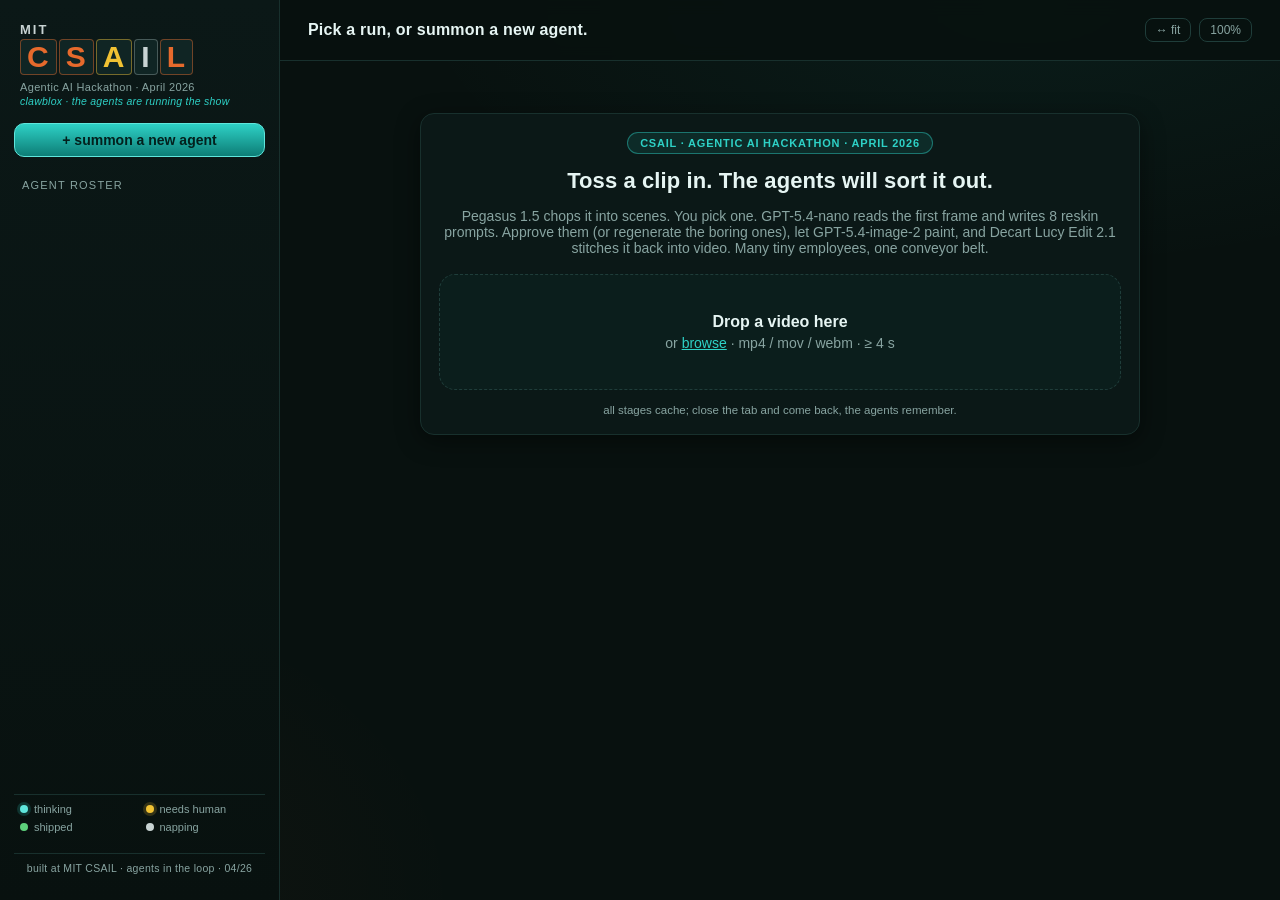
==== static/index.html @ dc6cdceb "Add reskin pipeline and node-canvas web UI Stage-by-stage pipeline that takes a clip through TwelveL" ====
<!doctype html>
<html lang="en">
<head>
  <meta charset="utf-8" />
  <meta name="viewport" content="width=device-width, initial-scale=1" />
  <title>ClawBlox · CSAIL Agentic AI Hackathon</title>
  <link rel="stylesheet" href="/static/style.css" />
</head>
<body>
  <aside class="sidebar">
    <div class="brand">
      <div class="brand-mit">MIT</div>
      <div class="brand-mark">
        <span class="mc orange">C</span><span class="mc orange">S</span><span class="mc gold">A</span><span class="mc silver">I</span><span class="mc orange">L</span>
      </div>
      <div class="brand-sub">Agentic AI Hackathon · April 2026</div>
      <div class="brand-tag">clawblox · the agents are running the show</div>
    </div>

    <button id="newRunBtn" class="btn primary block">+ summon a new agent</button>
    <input type="file" id="fileInput" accept="video/*" hidden />

    <nav class="runs">
      <div class="runs-header">Agent Roster</div>
      <ul id="runsList"></ul>
    </nav>

    <div class="legend">
      <div><span class="dot dot-running"></span>thinking</div>
      <div><span class="dot dot-needs"></span>needs human</div>
      <div><span class="dot dot-done"></span>shipped</div>
      <div><span class="dot dot-idle"></span>napping</div>
    </div>

    <footer class="sidebar-foot">
      built at MIT CSAIL · agents in the loop · 04/26
    </footer>
  </aside>

  <main class="main" id="main">
    <header class="topbar">
      <div id="runTitle" class="run-title">Pick a run, or summon a new agent.</div>
      <div class="run-status">
        <span id="runStatus"></span>
        <button id="fitBtn" class="btn ghost small" title="fit to screen">↔ fit</button>
        <button id="resetBtn" class="btn ghost small" title="reset zoom">100%</button>
      </div>
    </header>

    <div id="empty" class="empty-state">
      <div class="card empty-card">
        <div class="hero-badge">CSAIL · Agentic AI Hackathon · April 2026</div>
        <h2>Toss a clip in. The agents will sort it out.</h2>
        <p class="muted">Pegasus 1.5 chops it into scenes. You pick one. GPT-5.4-nano
          reads the first frame and writes 8 reskin prompts. Approve them
          (or regenerate the boring ones), let GPT-5.4-image-2 paint, and Decart
          Lucy Edit 2.1 stitches it back into video. Many tiny employees, one
          conveyor belt.</p>
        <label class="dropzone" id="dropzone">
          <strong>Drop a video here</strong>
          <span>or <button class="link" id="browseBtn">browse</button> · mp4 / mov / webm · ≥ 4 s</span>
        </label>
        <div class="footnote muted">
          all stages cache; close the tab and come back, the agents remember.
        </div>
      </div>
    </div>

    <section id="run" class="run hidden">
      <div id="canvas" class="canvas">
        <div id="canvas-content" class="canvas-content">
          <svg id="wires" class="wires" xmlns="http://www.w3.org/2000/svg"></svg>
          <div id="nodes" class="nodes"></div>
        </div>
        <div class="canvas-hint">scroll to zoom · drag empty space to pan</div>
      </div>

      <details class="logbox">
        <summary>pipeline.log (tail)</summary>
        <pre id="log"></pre>
      </details>
    </section>

    <!-- right-side drawer for rich interactions -->
    <aside id="drawer" class="drawer hidden">
      <div class="drawer-head">
        <div id="drawerTitle" class="drawer-title">…</div>
        <button class="btn ghost small" id="drawerClose">close</button>
      </div>
      <div id="drawerBody" class="drawer-body"></div>
    </aside>
    <div id="drawerScrim" class="drawer-scrim hidden"></div>
  </main>

  <script src="/static/app.js"></script>
</body>
</html>
---- static/style.css ----
/* ---- palette (lifted from the CSAIL hackathon t-shirt) ---- */
:root {
  --teal:        #2ed1c6;
  --teal-bright: #5fe6dc;
  --teal-deep:   #0d7d76;
  --orange:      #e66a2c;
  --orange-deep: #b94e1b;
  --gold:        #f1c233;
  --silver:      #c8d3d3;
  --paper:       #f0fafa;
  --bg:          #08110f;
  --bg-1:        #0b1817;
  --bg-2:        #102524;
  --bg-3:        #163332;
  --line:        #1f3d3a;
  --line-soft:   #18302d;
  --text:        #e6f5f3;
  --text-dim:    #88a4a1;
  --shadow:      0 6px 24px rgba(0,0,0,.45);
}

* { box-sizing: border-box; }
html, body { height: 100%; }
body {
  margin: 0;
  display: grid;
  grid-template-columns: 280px 1fr;
  background:
    radial-gradient(80% 50% at 80% 0%, rgba(46,209,198,.06), transparent 60%),
    radial-gradient(60% 60% at 0% 100%, rgba(230,106,44,.05), transparent 60%),
    var(--bg);
  color: var(--text);
  font-family: ui-sans-serif, -apple-system, BlinkMacSystemFont, "SF Pro Text",
               "Segoe UI", Roboto, sans-serif;
  font-size: 14px;
  -webkit-font-smoothing: antialiased;
}

.hidden { display: none !important; }
.muted  { color: var(--text-dim); }

/* ---- sidebar ---- */
.sidebar {
  border-right: 1px solid var(--line-soft);
  padding: 18px 14px;
  display: flex;
  flex-direction: column;
  gap: 16px;
  min-height: 100vh;
  background: linear-gradient(180deg, var(--bg-1) 0%, var(--bg) 100%);
}

.brand { padding: 4px 6px 0; }
.brand-mit {
  font-weight: 800;
  letter-spacing: 2px;
  font-size: 13px;
  color: var(--silver);
}
.brand-mark {
  display: inline-flex;
  gap: 2px;
  margin-top: 2px;
  font-weight: 900;
  font-size: 30px;
  line-height: 1;
  letter-spacing: 1px;
}
.brand-mark .mc {
  display: inline-block;
  padding: 2px 6px;
  border-radius: 4px;
  background: var(--bg-2);
  border: 1px solid var(--line);
}
.brand-mark .orange { color: var(--orange);    border-color: rgba(230,106,44,.45); }
.brand-mark .gold   { color: var(--gold);      border-color: rgba(241,194,51,.45); }
.brand-mark .silver { color: var(--silver);    border-color: rgba(200,211,211,.30); }
.brand-sub {
  margin-top: 6px;
  color: var(--text-dim);
  font-size: 11px;
  letter-spacing: .35px;
}
.brand-tag {
  margin-top: 2px;
  color: var(--teal);
  font-size: 10.5px;
  letter-spacing: .25px;
  font-style: italic;
}

.sidebar-foot {
  margin-top: 4px;
  padding: 8px 6px;
  border-top: 1px solid var(--line-soft);
  color: var(--text-dim);
  font-size: 10.5px;
  letter-spacing: .3px;
  text-align: center;
}

.btn {
  border: 1px solid var(--line);
  background: var(--bg-2);
  color: var(--text);
  padding: 8px 14px;
  border-radius: 10px;
  cursor: pointer;
  font: inherit;
  transition: transform 80ms ease, background 120ms ease, border-color 120ms ease;
}
.btn:hover { background: var(--bg-3); border-color: var(--teal-deep); }
.btn:active { transform: translateY(1px); }
.btn.block { width: 100%; }

.btn.primary {
  background: linear-gradient(180deg, var(--teal) 0%, var(--teal-deep) 100%);
  color: #03201d;
  border: 1px solid var(--teal-bright);
  font-weight: 700;
}
.btn.primary:hover { filter: brightness(1.05); }

.btn.warn {
  background: linear-gradient(180deg, var(--orange) 0%, var(--orange-deep) 100%);
  color: #1a0a04;
  border: 1px solid #ff955f;
  font-weight: 700;
}
.btn.ghost {
  background: transparent;
  border: 1px solid var(--line);
  color: var(--text-dim);
}
.btn.ghost:hover { color: var(--text); border-color: var(--teal-deep); }

.btn.small { padding: 4px 10px; font-size: 12px; border-radius: 8px; }

.runs { flex: 1; overflow: auto; min-height: 0; }
.runs-header {
  font-size: 11px; letter-spacing: 1.2px;
  color: var(--text-dim); text-transform: uppercase;
  padding: 6px 8px;
}
.runs ul { list-style: none; padding: 0; margin: 0; }
.runs li {
  padding: 8px 10px;
  border-radius: 9px;
  cursor: pointer;
  display: grid;
  grid-template-columns: 12px 1fr;
  gap: 8px;
  align-items: center;
  margin-bottom: 2px;
  border: 1px solid transparent;
}
.runs li:hover { background: var(--bg-2); }
.runs li.active {
  background: linear-gradient(90deg, rgba(46,209,198,.10), rgba(46,209,198,0));
  border-color: var(--teal-deep);
}
.runs li .name { font-weight: 600; font-size: 13px; }
.runs li .meta { color: var(--text-dim); font-size: 11px; }

.dot {
  width: 8px; height: 8px; border-radius: 50%;
  background: var(--text-dim);
  display: inline-block;
}
.dot-running { background: var(--teal-bright); box-shadow: 0 0 0 3px rgba(46,209,198,.18); animation: pulse 1.4s ease-in-out infinite; }
.dot-needs   { background: var(--gold);        box-shadow: 0 0 0 3px rgba(241,194,51,.18); }
.dot-done    { background: #5dd07b; }
.dot-idle    { background: var(--silver); }

@keyframes pulse {
  0%, 100% { opacity: 1; }
  50%      { opacity: .55; }
}

.legend {
  display: grid;
  grid-template-columns: 1fr 1fr;
  gap: 6px 12px;
  font-size: 11px;
  color: var(--text-dim);
  padding: 8px 6px 0;
  border-top: 1px solid var(--line-soft);
}
.legend > div { display: flex; align-items: center; gap: 6px; }

/* ---- main ---- */
.main { display: flex; flex-direction: column; min-width: 0; }

.topbar {
  position: sticky; top: 0; z-index: 4;
  background: rgba(8,17,15,.85);
  backdrop-filter: blur(8px);
  border-bottom: 1px solid var(--line-soft);
  padding: 18px 28px;
  display: flex;
  align-items: center;
  justify-content: space-between;
}
.run-title { font-weight: 700; font-size: 16px; letter-spacing: .2px; }
.run-status { color: var(--text-dim); font-size: 12px; display: flex; align-items: center; gap: 8px; }

.empty-state { padding: 28px; }
.empty-card { max-width: 720px; margin: 24px auto; text-align: center; }
.empty-card h2 { margin: 14px 0 4px; font-size: 22px; letter-spacing: .1px; }
.hero-badge {
  display: inline-block;
  padding: 4px 12px;
  border-radius: 999px;
  background: rgba(46,209,198,.10);
  border: 1px solid rgba(46,209,198,.45);
  color: var(--teal);
  font-size: 11px;
  letter-spacing: .8px;
  text-transform: uppercase;
  font-weight: 700;
}
.footnote { margin-top: 14px; font-size: 11.5px; }
.dropzone {
  display: block;
  margin-top: 18px;
  padding: 38px 16px;
  border: 1px dashed var(--line);
  border-radius: 16px;
  cursor: pointer;
  background: rgba(46,209,198,.03);
  transition: border-color 120ms ease, background 120ms ease;
}
.dropzone:hover, .dropzone.drag {
  border-color: var(--teal);
  background: rgba(46,209,198,.07);
}
.dropzone strong { display: block; font-size: 16px; margin-bottom: 4px; }
.dropzone span   { color: var(--text-dim); }
.link {
  background: none; border: none; color: var(--teal);
  font: inherit; padding: 0; cursor: pointer; text-decoration: underline;
}

/* ---- run / canvas ---- */
.run {
  padding: 0;
  display: flex;
  flex-direction: column;
  flex: 1;
  min-height: 0;
}

/* canvas viewport: clips, hosts pan/zoom transform on inner content */
.canvas {
  position: relative;
  flex: 1;
  min-height: 600px;
  overflow: hidden;
  background:
    radial-gradient(circle at 20px 20px, rgba(46,209,198,.06) 1px, transparent 1.5px) 0 0 / 40px 40px,
    radial-gradient(80% 60% at 30% 0%, rgba(46,209,198,.04), transparent 70%),
    radial-gradient(60% 60% at 100% 100%, rgba(230,106,44,.03), transparent 70%),
    #050d0c;
  cursor: grab;
}
.canvas.panning { cursor: grabbing; user-select: none; }
.canvas-content {
  position: absolute;
  top: 0; left: 0;
  transform-origin: 0 0;
  will-change: transform;
}
.canvas-hint {
  position: absolute;
  right: 12px; bottom: 10px;
  color: var(--text-dim);
  font-size: 11px;
  letter-spacing: .3px;
  pointer-events: none;
  opacity: .65;
}
.wires { position: absolute; top: 0; left: 0; pointer-events: none; }
.wires .wire {
  fill: none;
  stroke: rgba(46,209,198,.55);
  stroke-width: 2;
  filter: drop-shadow(0 0 4px rgba(46,209,198,.25));
}
.wires .wire.dim { stroke: rgba(200,211,211,.18); filter: none; }
.wires .wire.flow {
  stroke: var(--teal-bright);
  stroke-dasharray: 6 8;
  animation: dash 1.4s linear infinite;
}
@keyframes dash { to { stroke-dashoffset: -28; } }

.nodes { position: relative; }

/* ---- node ---- */
.node {
  position: absolute;
  width: 280px;
  background: var(--bg-1);
  border: 1px solid var(--line);
  border-radius: 12px;
  box-shadow: 0 12px 28px rgba(0,0,0,.45), 0 1px 0 rgba(255,255,255,.02) inset;
  display: flex;
  flex-direction: column;
  overflow: hidden;
  transition: border-color 120ms ease, box-shadow 120ms ease, transform 120ms ease;
}
.node:hover { transform: translateY(-1px); }
.node.choice { border-color: rgba(46,209,198,.45); }
.node.choice.gate {
  border-color: var(--gold);
  box-shadow: 0 0 0 3px rgba(241,194,51,.18), 0 12px 28px rgba(0,0,0,.45);
}
.node.running {
  border-color: var(--teal);
  box-shadow: 0 0 0 3px rgba(46,209,198,.16), 0 12px 28px rgba(0,0,0,.45);
}
.node.locked { opacity: .55; }
.node.done   { border-color: rgba(95,225,140,.4); }

.node-head {
  padding: 8px 12px;
  background: linear-gradient(180deg, var(--bg-2), var(--bg-1));
  border-bottom: 1px solid var(--line-soft);
  display: grid;
  grid-template-columns: 24px 1fr auto;
  gap: 8px;
  align-items: center;
  font-size: 13px;
}
.node-head .stage-num {
  width: 22px; height: 22px; border-radius: 6px;
  background: var(--bg-3); border: 1px solid var(--line);
  color: var(--text-dim);
  display: flex; align-items: center; justify-content: center;
  font-size: 11px; font-weight: 800;
}
.node.done .stage-num    { color: #76e09c; border-color: rgba(95,225,140,.45); }
.node.running .stage-num { color: var(--teal); border-color: var(--teal); }
.node.gate .stage-num    { color: var(--gold); border-color: var(--gold); }
.node-title { font-weight: 700; letter-spacing: .15px; white-space: nowrap; overflow: hidden; text-overflow: ellipsis; }

.node-body {
  padding: 10px 12px;
  font-size: 12px;
  display: flex; flex-direction: column;
  gap: 8px;
  color: var(--text);
}
.node-body.compact { padding: 8px 12px; }
.node-body .kv { color: var(--text-dim); font-size: 12px; }
.node-body .kv b { color: var(--text); }

.node-thumb {
  width: 100%;
  aspect-ratio: 16/9;
  border-radius: 8px;
  background: #000;
  border: 1px solid var(--line-soft);
  overflow: hidden;
  display: flex; align-items: center; justify-content: center;
  color: var(--text-dim);
}
.node-thumb img,
.node-thumb video { width: 100%; height: 100%; object-fit: cover; background: #000; }
.node-thumb.square { aspect-ratio: 1 / 1; }

/* sockets (purely decorative — pipeline is fixed-topology) */
.port {
  position: absolute;
  top: 50%;
  width: 12px; height: 12px;
  background: var(--bg-3);
  border: 2px solid var(--teal-deep);
  border-radius: 50%;
  transform: translateY(-50%);
}
.port.in  { left: -7px; }
.port.out { right: -7px; }
.node.choice .port { border-color: var(--teal); }
.node.gate .port  { border-color: var(--gold); }
.node.done .port  { border-color: #76e09c; }

.node-cta {
  display: inline-flex;
  align-items: center;
  justify-content: center;
  gap: 6px;
  padding: 8px 10px;
  border-radius: 8px;
  border: 1px solid var(--teal-deep);
  background: linear-gradient(180deg, rgba(46,209,198,.18), rgba(46,209,198,.04));
  color: var(--teal);
  font-weight: 700;
  cursor: pointer;
  font-size: 12.5px;
  letter-spacing: .2px;
}
.node-cta:hover { background: rgba(46,209,198,.18); }
.node.gate .node-cta {
  border-color: var(--gold);
  background: linear-gradient(180deg, rgba(241,194,51,.20), rgba(241,194,51,.04));
  color: var(--gold);
}

.node .badge-row { display: flex; gap: 6px; flex-wrap: wrap; }

/* ---- inline count chooser inside a node ---- */
.node-chips { display: flex; gap: 6px; }
.node-chips button {
  flex: 1;
  border: 1px solid var(--line);
  background: var(--bg-2);
  color: var(--text);
  padding: 6px 0;
  border-radius: 8px;
  font-weight: 800;
  cursor: pointer;
}
.node-chips button:hover { border-color: var(--teal); }
.node-chips button.selected {
  background: linear-gradient(180deg, var(--teal), var(--teal-deep));
  color: #03201d; border-color: var(--teal-bright);
}

/* mini variation tile */
.mini-tile {
  width: 100%;
  aspect-ratio: 1/1;
  border-radius: 8px;
  background: #000;
  border: 1px solid var(--line-soft);
  overflow: hidden;
  display: flex; align-items: center; justify-content: center;
  color: var(--text-dim);
  font-size: 11px;
}
.mini-tile img,
.mini-tile video { width: 100%; height: 100%; object-fit: cover; background: #000; }

/* ---- right drawer ---- */
.drawer {
  position: fixed;
  right: 0; top: 0;
  width: min(680px, 70vw);
  height: 100vh;
  background: var(--bg-1);
  border-left: 1px solid var(--line);
  box-shadow: -16px 0 48px rgba(0,0,0,.5);
  z-index: 30;
  display: flex; flex-direction: column;
  transform: translateX(0);
  transition: transform 220ms ease;
}
.drawer.hidden { transform: translateX(110%); pointer-events: none; }
.drawer-head {
  padding: 14px 18px;
  display: flex; align-items: center; justify-content: space-between;
  border-bottom: 1px solid var(--line-soft);
  position: sticky; top: 0;
  background: var(--bg-1);
  z-index: 1;
}
.drawer-title { font-weight: 700; font-size: 15px; }
.drawer-body { padding: 16px 18px 32px; overflow: auto; flex: 1; }
.drawer-scrim {
  position: fixed; inset: 0;
  background: rgba(0,0,0,.45);
  z-index: 20;
  transition: opacity 220ms ease;
}
.drawer-scrim.hidden { opacity: 0; pointer-events: none; }

.card {
  background: var(--bg-1);
  border: 1px solid var(--line-soft);
  border-radius: 14px;
  padding: 18px;
  box-shadow: var(--shadow);
}

.stage {
  display: grid;
  grid-template-columns: 44px 1fr;
  gap: 16px;
}
.stage-num {
  width: 36px; height: 36px;
  border-radius: 10px;
  background: var(--bg-2);
  border: 1px solid var(--line);
  color: var(--text-dim);
  display: flex; align-items: center; justify-content: center;
  font-weight: 800;
}
.stage.done .stage-num    { color: #6fe39d; border-color: rgba(111,227,157,.45); }
.stage.active .stage-num  { color: var(--teal); border-color: var(--teal); box-shadow: 0 0 0 3px rgba(46,209,198,.15); }
.stage.gate .stage-num    { color: var(--gold); border-color: var(--gold); box-shadow: 0 0 0 3px rgba(241,194,51,.15); }

.stage-body { min-width: 0; }
.stage-head { display: flex; align-items: center; gap: 10px; margin-bottom: 10px; }
.stage-title { font-weight: 700; font-size: 15px; letter-spacing: .15px; }

.pill {
  font-size: 11px; letter-spacing: .4px; text-transform: uppercase;
  padding: 2px 8px; border-radius: 999px;
  background: var(--bg-3); color: var(--text-dim);
  border: 1px solid var(--line);
}
.pill.teal   { background: rgba(46,209,198,.12); color: var(--teal); border-color: rgba(46,209,198,.4); }
.pill.gold   { background: rgba(241,194,51,.10); color: var(--gold); border-color: rgba(241,194,51,.4); }
.pill.green  { background: rgba(95,225,140,.10); color: #76e09c; border-color: rgba(95,225,140,.4); }
.pill.orange { background: rgba(230,106,44,.12); color: var(--orange); border-color: rgba(230,106,44,.4); }

.kv { color: var(--text-dim); font-size: 12px; }
.kv b { color: var(--text); font-weight: 600; }

/* ---- segment grid ---- */
.seg-grid {
  display: grid;
  grid-template-columns: repeat(auto-fill, minmax(220px, 1fr));
  gap: 12px;
}
.seg-tile {
  border: 1px solid var(--line-soft);
  border-radius: 12px;
  background: var(--bg-2);
  padding: 12px;
  cursor: pointer;
  display: flex; flex-direction: column; gap: 8px;
  transition: border-color 120ms ease, transform 80ms ease, background 120ms ease;
}
.seg-tile:hover { border-color: var(--teal-deep); background: var(--bg-3); transform: translateY(-1px); }
.seg-tile.selected {
  border-color: var(--teal);
  box-shadow: 0 0 0 3px rgba(46,209,198,.12);
  background: linear-gradient(180deg, rgba(46,209,198,.06), transparent);
}
.seg-tile .seg-time { color: var(--gold); font-size: 12px; font-weight: 700; }
.seg-tile .seg-title { font-weight: 600; }
.seg-tile .seg-desc { color: var(--text-dim); font-size: 12px; }

/* ---- count chooser ---- */
.count-row { display: flex; gap: 10px; flex-wrap: wrap; }
.count-chip {
  padding: 8px 18px;
  border: 1px solid var(--line);
  border-radius: 999px;
  background: var(--bg-2);
  color: var(--text);
  cursor: pointer;
  font-weight: 700;
  letter-spacing: .3px;
}
.count-chip:hover { border-color: var(--teal); }
.count-chip.selected {
  background: linear-gradient(180deg, var(--teal), var(--teal-deep));
  color: #03201d;
  border-color: var(--teal-bright);
}

/* ---- prompt list ---- */
.prompts { display: flex; flex-direction: column; gap: 10px; }
.prompt {
  background: var(--bg-2);
  border: 1px solid var(--line-soft);
  border-radius: 12px;
  padding: 12px 14px;
  display: grid;
  grid-template-columns: 28px 1fr auto;
  gap: 12px;
  align-items: start;
}
.prompt .num {
  color: var(--orange); font-weight: 800; font-size: 14px; padding-top: 2px;
}
.prompt textarea {
  width: 100%;
  background: transparent; color: var(--text);
  border: none; outline: none; resize: vertical;
  font: inherit; line-height: 1.45;
  min-height: 40px;
}
.prompt textarea:focus { outline: 1px dashed var(--teal-deep); border-radius: 6px; padding: 4px; }
.prompt .actions { display: flex; gap: 6px; }

.approval-bar { display: flex; gap: 10px; margin-top: 10px; align-items: center; flex-wrap: wrap; }
.approval-bar .spacer { flex: 1; }
.approval-bar .hint { color: var(--text-dim); font-size: 12px; }

/* ---- preview cards ---- */
.preview {
  display: grid;
  grid-template-columns: repeat(auto-fill, minmax(260px, 1fr));
  gap: 14px;
}
.tile {
  border: 1px solid var(--line-soft);
  border-radius: 12px;
  overflow: hidden;
  background: var(--bg-2);
  display: flex; flex-direction: column;
}
.tile .tile-media {
  width: 100%; aspect-ratio: 1 / 1;
  background: #000;
  display: flex; align-items: center; justify-content: center;
  color: var(--text-dim);
}
.tile .tile-media img,
.tile .tile-media video { width: 100%; height: 100%; object-fit: contain; background: #000; }
.tile .tile-foot {
  padding: 8px 10px;
  display: flex; align-items: center; justify-content: space-between;
  font-size: 12px; color: var(--text-dim);
}
.tile .tile-num { color: var(--orange); font-weight: 800; }

.spinner {
  width: 14px; height: 14px;
  border: 2px solid var(--line);
  border-top-color: var(--teal);
  border-radius: 50%;
  animation: spin 0.9s linear infinite;
  display: inline-block;
}
@keyframes spin { to { transform: rotate(360deg); } }

.logbox {
  margin-top: 24px;
  background: var(--bg-1);
  border: 1px solid var(--line-soft);
  border-radius: 12px;
  padding: 8px 12px;
}
.logbox summary {
  cursor: pointer; color: var(--text-dim);
  font-size: 12px; letter-spacing: .4px; text-transform: uppercase;
  padding: 6px;
}
.logbox pre {
  margin: 8px 0; padding: 12px;
  background: #050a09; color: #b9d8d3;
  font-family: ui-monospace, SFMono-Regular, Menlo, monospace;
  font-size: 11.5px; line-height: 1.5;
  border-radius: 8px;
  max-height: 260px; overflow: auto;
  white-space: pre-wrap;
}

/* ---- mini source preview ---- */
.source-row {
  display: grid;
  grid-template-columns: 240px 1fr;
  gap: 14px;
  align-items: center;
}
.source-row video {
  width: 100%;
  border-radius: 10px;
  border: 1px solid var(--line-soft);
  background: #000;
  aspect-ratio: 16 / 9;
  object-fit: contain;
}
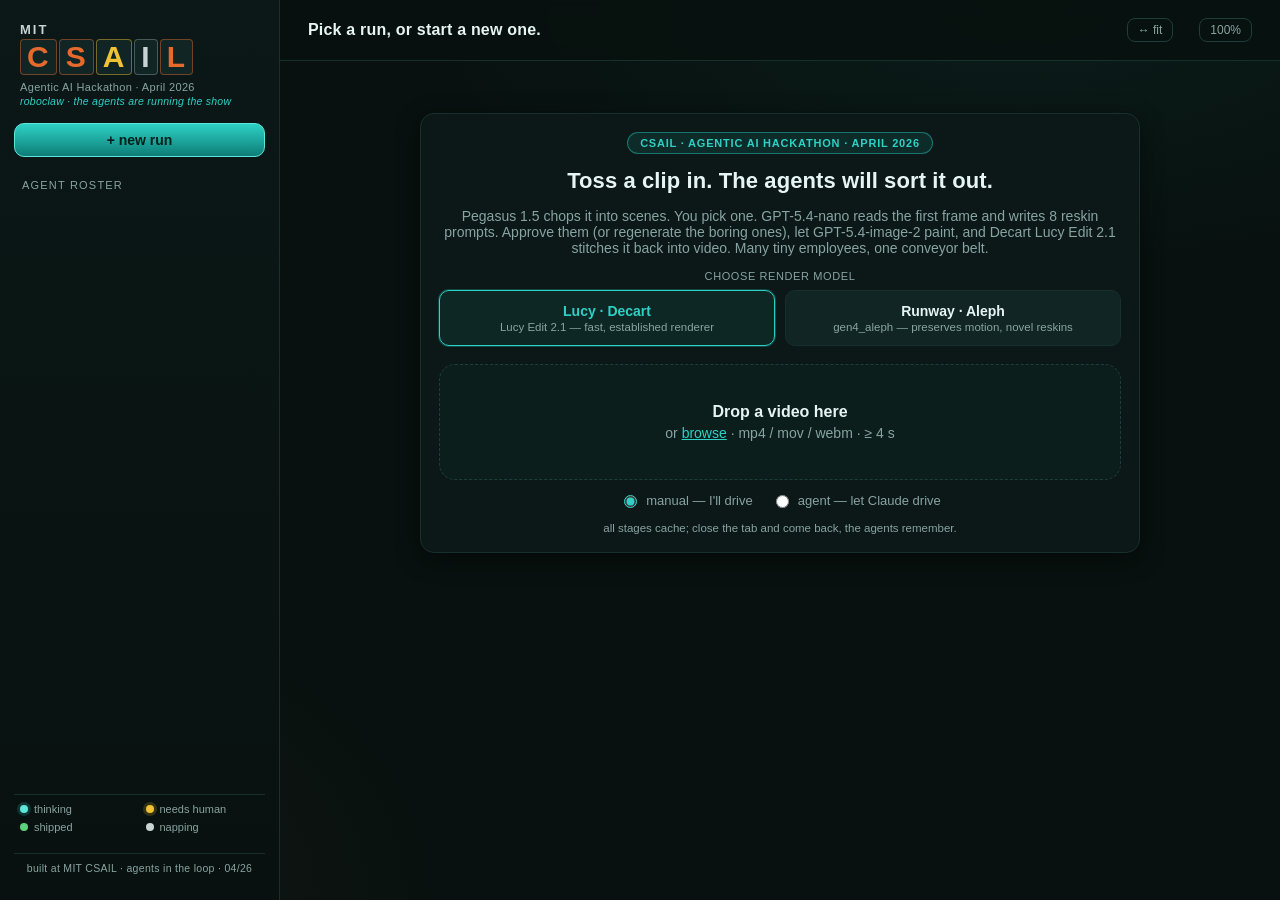
==== commit 9c913551: "Add autonomous pipeline agent mode" ====
--- a/static/index.html
+++ b/static/index.html
@@ -3,7 +3,7 @@
 <head>
   <meta charset="utf-8" />
   <meta name="viewport" content="width=device-width, initial-scale=1" />
-  <title>ClawBlox · CSAIL Agentic AI Hackathon</title>
+  <title>RoboClaw · CSAIL Agentic AI Hackathon</title>
   <link rel="stylesheet" href="/static/style.css" />
 </head>
 <body>
@@ -14,10 +14,10 @@
         <span class="mc orange">C</span><span class="mc orange">S</span><span class="mc gold">A</span><span class="mc silver">I</span><span class="mc orange">L</span>
       </div>
       <div class="brand-sub">Agentic AI Hackathon · April 2026</div>
-      <div class="brand-tag">clawblox · the agents are running the show</div>
+      <div class="brand-tag">roboclaw · the agents are running the show</div>
     </div>
 
-    <button id="newRunBtn" class="btn primary block">+ summon a new agent</button>
+    <button id="newRunBtn" class="btn primary block">+ new run</button>
     <input type="file" id="fileInput" accept="video/*" hidden />
 
     <nav class="runs">
@@ -39,7 +39,7 @@
 
   <main class="main" id="main">
     <header class="topbar">
-      <div id="runTitle" class="run-title">Pick a run, or summon a new agent.</div>
+      <div id="runTitle" class="run-title">Pick a run, or start a new one.</div>
       <div class="run-status">
         <span id="runStatus"></span>
         <button id="fitBtn" class="btn ghost small" title="fit to screen">↔ fit</button>
@@ -56,10 +56,33 @@
           (or regenerate the boring ones), let GPT-5.4-image-2 paint, and Decart
           Lucy Edit 2.1 stitches it back into video. Many tiny employees, one
           conveyor belt.</p>
+        <div class="model-picker">
+          <div class="model-picker-label">choose render model</div>
+          <div class="model-picker-row">
+            <label class="model-card">
+              <input type="radio" name="runModel" value="lucy" checked />
+              <div class="model-card-body">
+                <div class="model-card-title">Lucy · Decart</div>
+                <div class="model-card-sub">Lucy Edit 2.1 — fast, established renderer</div>
+              </div>
+            </label>
+            <label class="model-card">
+              <input type="radio" name="runModel" value="runway" />
+              <div class="model-card-body">
+                <div class="model-card-title">Runway · Aleph</div>
+                <div class="model-card-sub">gen4_aleph — preserves motion, novel reskins</div>
+              </div>
+            </label>
+          </div>
+        </div>
         <label class="dropzone" id="dropzone">
           <strong>Drop a video here</strong>
           <span>or <button class="link" id="browseBtn">browse</button> · mp4 / mov / webm · ≥ 4 s</span>
         </label>
+        <div class="mode-toggle">
+          <label><input type="radio" name="runMode" value="manual" checked /> manual — I'll drive</label>
+          <label><input type="radio" name="runMode" value="agent" /> agent — let Claude drive</label>
+        </div>
         <div class="footnote muted">
           all stages cache; close the tab and come back, the agents remember.
         </div>
@@ -79,6 +102,11 @@
         <summary>pipeline.log (tail)</summary>
         <pre id="log"></pre>
       </details>
+
+      <details class="logbox agent-logbox hidden" id="agentDecisionsBox">
+        <summary>agent reasoning · decisions</summary>
+        <pre id="agentDecisions"></pre>
+      </details>
     </section>
 
     <!-- right-side drawer for rich interactions -->
--- a/static/style.css
+++ b/static/style.css
@@ -137,7 +137,22 @@
 
 .btn.small { padding: 4px 10px; font-size: 12px; border-radius: 8px; }
 
-.runs { flex: 1; overflow: auto; min-height: 0; }
+.runs {
+  flex: 1; overflow-y: auto; min-height: 0;
+  /* Firefox */
+  scrollbar-width: thin;
+  scrollbar-color: rgba(46,209,198,.25) transparent;
+}
+/* WebKit */
+.runs::-webkit-scrollbar { width: 8px; }
+.runs::-webkit-scrollbar-track { background: transparent; }
+.runs::-webkit-scrollbar-thumb {
+  background: rgba(46,209,198,.18);
+  border-radius: 4px;
+  border: 2px solid transparent;
+  background-clip: content-box;
+}
+.runs::-webkit-scrollbar-thumb:hover { background: rgba(46,209,198,.35); background-clip: content-box; }
 .runs-header {
   font-size: 11px; letter-spacing: 1.2px;
   color: var(--text-dim); text-transform: uppercase;
@@ -203,7 +218,9 @@
   justify-content: space-between;
 }
 .run-title { font-weight: 700; font-size: 16px; letter-spacing: .2px; }
-.run-status { color: var(--text-dim); font-size: 12px; display: flex; align-items: center; gap: 8px; }
+.run-status { color: var(--text-dim); font-size: 12px; display: flex; align-items: center; gap: 22px; }
+.run-status .pill + .pill { margin-left: 6px; }
+.run-status .btn { margin-left: 4px; }
 
 .empty-state { padding: 28px; }
 .empty-card { max-width: 720px; margin: 24px auto; text-align: center; }
@@ -237,6 +254,45 @@
 }
 .dropzone strong { display: block; font-size: 16px; margin-bottom: 4px; }
 .dropzone span   { color: var(--text-dim); }
+.mode-toggle {
+  display: flex; gap: 18px; justify-content: center; align-items: center;
+  margin-top: 12px; font-size: 13px; color: var(--text-dim);
+  flex-wrap: wrap;
+}
+.mode-toggle label { display: inline-flex; align-items: center; gap: 6px; cursor: pointer; }
+.mode-toggle input { accent-color: var(--teal); }
+.mode-toggle .toggle-label {
+  font-size: 11px; text-transform: uppercase; letter-spacing: .5px;
+  color: var(--text-dim); opacity: 0.7;
+}
+.mode-toggle.model-toggle { margin-top: 6px; }
+.pill.model { background: rgba(241,194,51,.08); color: var(--gold); border-color: rgba(241,194,51,.3); }
+
+.model-picker {
+  margin: 8px 0 14px;
+}
+.model-picker-label {
+  font-size: 11px; letter-spacing: .6px; text-transform: uppercase;
+  color: var(--text-dim); margin-bottom: 8px; text-align: center;
+}
+.model-picker-row {
+  display: grid; grid-template-columns: 1fr 1fr; gap: 10px;
+}
+.model-card {
+  position: relative; cursor: pointer;
+  display: block; padding: 12px 14px;
+  background: var(--bg-2); border: 1px solid var(--line-soft);
+  border-radius: 10px; transition: border-color 120ms ease, background 120ms ease;
+}
+.model-card:hover { border-color: var(--teal-deep); background: var(--bg-3); }
+.model-card input { position: absolute; opacity: 0; pointer-events: none; }
+.model-card-title { font-weight: 600; color: var(--text); font-size: 14px; }
+.model-card-sub   { font-size: 11.5px; color: var(--text-dim); margin-top: 2px; }
+.model-card:has(input:checked) {
+  border-color: var(--teal); background: rgba(46,209,198,.08);
+  box-shadow: 0 0 0 1px rgba(46,209,198,.25);
+}
+.model-card:has(input:checked) .model-card-title { color: var(--teal); }
 .link {
   background: none; border: none; color: var(--teal);
   font: inherit; padding: 0; cursor: pointer; text-decoration: underline;
@@ -255,7 +311,8 @@
 .canvas {
   position: relative;
   flex: 1;
-  min-height: 600px;
+  min-height: 520px;
+  max-height: 78vh;
   overflow: hidden;
   background:
     radial-gradient(circle at 20px 20px, rgba(46,209,198,.06) 1px, transparent 1.5px) 0 0 / 40px 40px,
@@ -369,6 +426,36 @@
 .node-thumb img,
 .node-thumb video { width: 100%; height: 100%; object-fit: cover; background: #000; }
 .node-thumb.square { aspect-ratio: 1 / 1; }
+.node-thumb.playable { cursor: pointer; position: relative; }
+.node-thumb.playable:hover img { filter: brightness(0.78); }
+.node-thumb .play-overlay {
+  position: absolute; inset: 0; display: flex; align-items: center; justify-content: center;
+  font-size: 36px; color: rgba(255,255,255,.92);
+  text-shadow: 0 2px 12px rgba(0,0,0,.7);
+  pointer-events: none;
+  opacity: 0.8; transition: opacity 120ms ease;
+}
+.node-thumb.playable:hover .play-overlay { opacity: 1; }
+.node-thumb .video-fallback {
+  width: 100%; height: 100%; display: flex; align-items: center; justify-content: center;
+  color: var(--text-dim); font-size: 12px;
+}
+.output-player {
+  width: 100%; max-height: 70vh; background: #000;
+  border-radius: 8px; display: block;
+}
+.output-prompt {
+  margin-top: 14px; padding: 12px 14px;
+  background: var(--bg-2); border: 1px solid var(--line-soft);
+  border-radius: 8px; line-height: 1.5;
+}
+.output-links {
+  margin-top: 12px; display: flex; gap: 12px;
+}
+.output-links a {
+  color: var(--teal); text-decoration: none; font-size: 13px;
+}
+.output-links a:hover { text-decoration: underline; }
 
 /* sockets (purely decorative — pipeline is fixed-topology) */
 .port {
@@ -544,6 +631,17 @@
 .seg-tile .seg-time { color: var(--gold); font-size: 12px; font-weight: 700; }
 .seg-tile .seg-title { font-weight: 600; }
 .seg-tile .seg-desc { color: var(--text-dim); font-size: 12px; }
+.seg-tile .seg-preview {
+  width: 100%; aspect-ratio: 16/9; background: #000;
+  border-radius: 6px; display: block;
+}
+.seg-tile .seg-actions {
+  margin-top: 8px; display: flex; justify-content: flex-end;
+}
+.seg-tile .seg-actions .btn { width: 100%; }
+.seg-tile.locked { cursor: default; opacity: 0.92; }
+.seg-tile.locked:hover { transform: none; border-color: var(--bg-3); background: var(--bg-2); }
+.seg-tile.selected .seg-actions .btn { background: rgba(95,225,140,.15); border-color: rgba(95,225,140,.5); color: #76e09c; }
 
 /* ---- count chooser ---- */
 .count-row { display: flex; gap: 10px; flex-wrap: wrap; }
@@ -643,6 +741,13 @@
   font-size: 12px; letter-spacing: .4px; text-transform: uppercase;
   padding: 6px;
 }
+.logbox.agent-logbox summary { color: var(--teal); }
+.logbox.agent-logbox#agentDecisionsBox pre {
+  color: #d6efe9;
+  background: #06120f;
+  border: 1px solid rgba(46,209,198,.18);
+}
+.logbox.hidden { display: none; }
 .logbox pre {
   margin: 8px 0; padding: 12px;
   background: #050a09; color: #b9d8d3;
